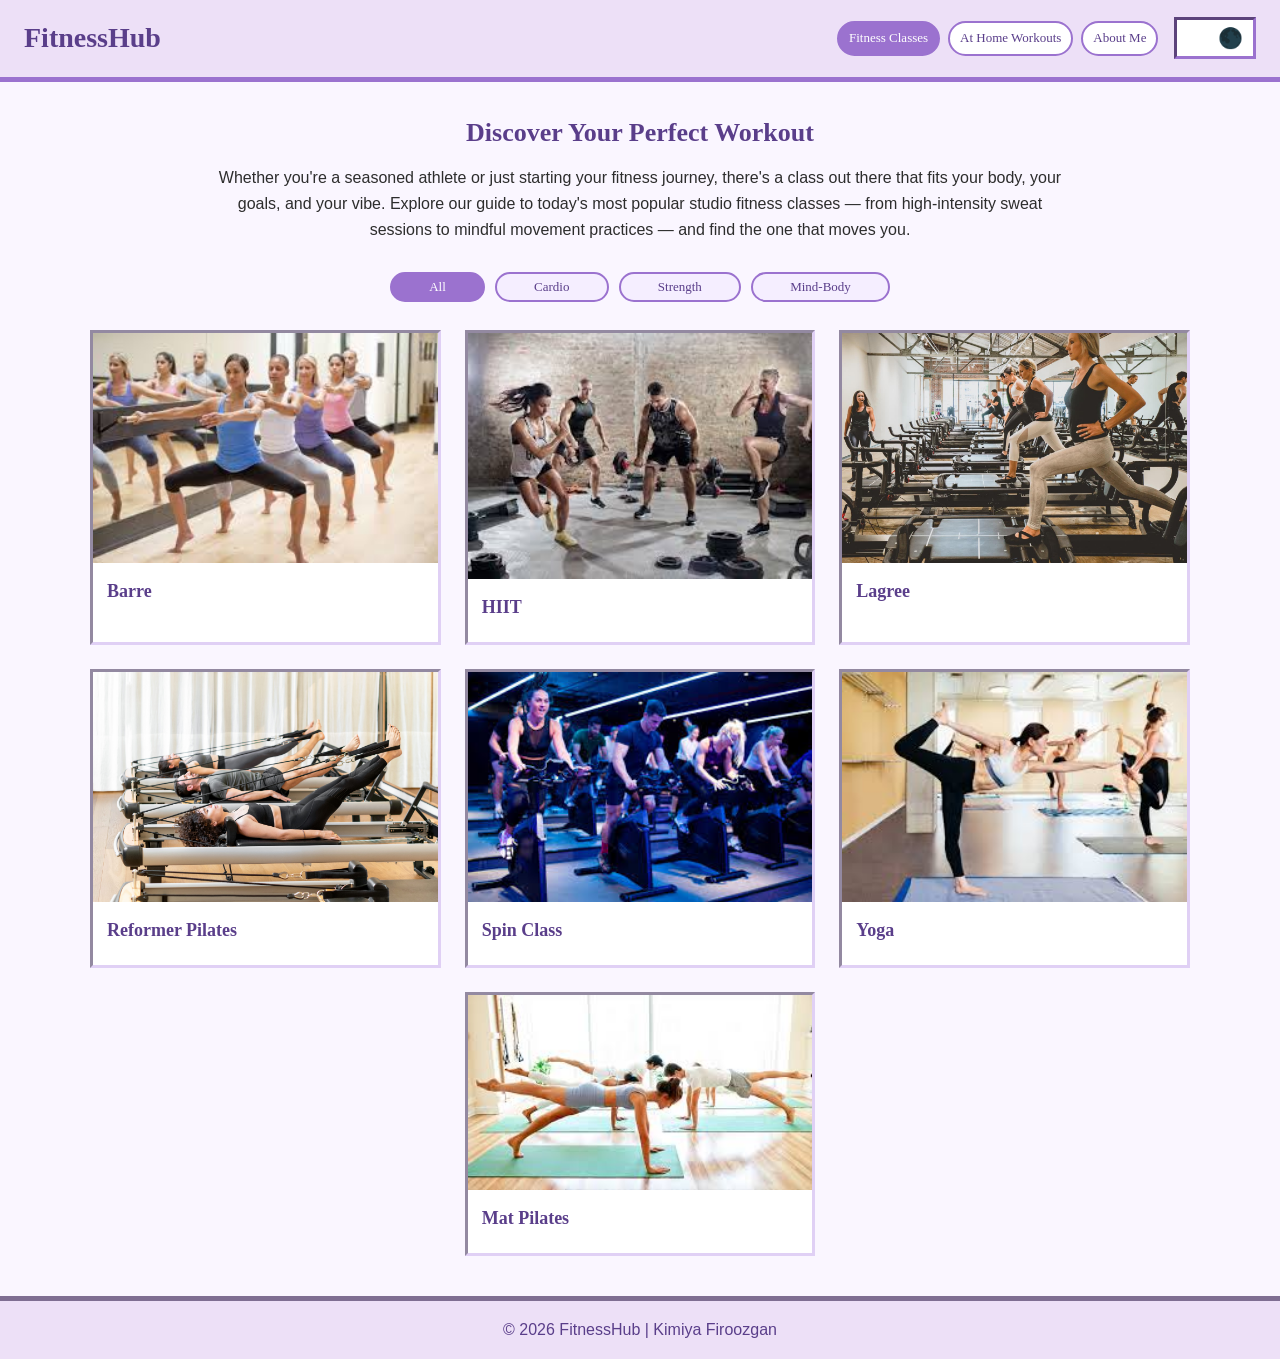
==== index.html @ ea1452eb "Add files via upload" ====
<!DOCTYPE html>
<html lang="en">
<head>
    <meta charset="UTF-8">
    <meta name="viewport" content="width=device-width, initial-scale=1.0">
    <title>Fitness Classes | FitnessHub</title>
    <link rel="stylesheet" href="css/html5reset.css">
    <link rel="stylesheet" href="css/styles.css">
</head>
<body>
<div class="skip"><a href="#main">Skip to Main Content</a></div>

<header>
    <h1>FitnessHub</h1>
    <nav>
        <ul>
            <li><a href="index.html" class="active">Fitness Classes</a></li>
            <li><a href="at-home-workouts.html">At Home Workouts</a></li>
            <li><a href="aboutme.html">About Me</a></li>
        </ul>
    </nav>
    <button id="theme-toggle" aria-label="Toggle light and dark mode" type="button">
        <span class="icon sun">&#127774;</span>
        <span class="icon moon">&#127761;</span>
    </button>
</header>

<main id="main">

<section class="intro">
  <h2>Discover Your Perfect Workout</h2>
  <p>Whether you're a seasoned athlete or just starting your fitness journey, there's a class out there that fits your body, your goals, and your vibe. Explore our guide to today's most popular studio fitness classes — from high-intensity sweat sessions to mindful movement practices — and find the one that moves you.</p>
</section>

<section class="filter-section">
  <div class="filter-controls">
    <button class="filter-btn active" data-filter="all">All</button>
    <button class="filter-btn" data-filter="cardio">Cardio</button>
    <button class="filter-btn" data-filter="strength">Strength</button>
    <button class="filter-btn" data-filter="mind-body">Mind-Body</button>
  </div>
</section>

<section class="classes-section">

  <article class="class-card" data-category="strength">
    <figure>
      <img src="images/barre.jpg" alt="People doing barre" width="400" height="300">
    </figure>
    <div class="class-info">
      <h3>Barre</h3>
      <p>A ballet-inspired workout that blends small, isometric movements with elements of Pilates, yoga, and strength training. Don't let the graceful name fool you — your muscles will be shaking in minutes.</p>
      <ul class="class-details">
        <li><span>Intensity:</span> Low to Moderate</li>
        <li><span>Duration:</span> 45–60 minutes</li>
        <li><span>What to Bring:</span> Grip socks (required at most studios), water bottle</li>
        <li><span>Best For:</span> Toning, improving posture, building core strength, low-impact conditioning</li>
        <li><span>Workout Type:</span> Strength</li>
      </ul>
    </div>
  </article>

  <article class="class-card" data-category="cardio">
    <figure>
      <img src="images/HIIT.jpg" alt="People doing HIIT" width="400" height="300">
    </figure>
    <div class="class-info">
      <h3>HIIT</h3>
      <p>Short bursts of all-out effort followed by brief rest periods — HIIT is designed to push your limits and maximize calorie burn in minimal time. Every class is different, but expect to sweat.</p>
      <ul class="class-details">
        <li><span>Intensity:</span> High</li>
        <li><span>Duration:</span> 30–45 minutes</li>
        <li><span>What to Bring:</span> Sneakers, towel, water bottle</li>
        <li><span>Best For:</span> Weight loss, cardiovascular fitness, building endurance</li>
        <li><span>Workout Type:</span> Cardio</li>
      </ul>
    </div>
  </article>

  <article class="class-card" data-category="strength">
    <figure>
      <img src="images/Lagree.jpg" alt="People doing Lagree" width="400" height="300">
    </figure>
    <div class="class-info">
      <h3>Lagree</h3>
      <p>Lagree is often mistaken for Pilates, but it's a beast of its own. Performed on a machine called the Megaformer, Lagree uses slow, controlled movements under constant tension to simultaneously build strength, endurance, and flexibility — all while keeping your heart rate elevated.</p>
      <ul class="class-details">
        <li><span>Intensity:</span> Moderate to High</li>
        <li><span>Duration:</span> 45–50 minutes</li>
        <li><span>What to Bring:</span> Grip socks (required), water bottle</li>
        <li><span>Best For:</span> Full-body toning, core strength, low-impact but high-results training</li>
        <li><span>Workout Type:</span> Strength</li>
      </ul>
    </div>
  </article>

  <article class="class-card" data-category="mind-body">
    <figure>
      <img src="images/reformer pilates.jpg" alt="People doing reformer Pilates" width="400" height="300">
    </figure>
    <div class="class-info">
      <h3>Reformer Pilates</h3>
      <p>Performed on a spring-resistance machine called the Reformer, this class focuses on controlled, precise movements that target deep stabilizing muscles. It's low-impact but surprisingly challenging, and leaves you feeling longer and stronger.</p>
      <ul class="class-details">
        <li><span>Intensity:</span> Low to Moderate</li>
        <li><span>Duration:</span> 50–60 minutes</li>
        <li><span>What to Bring:</span> Grip socks (required at most studios), comfortable fitted clothing</li>
        <li><span>Best For:</span> Rehabilitation, core strength, flexibility, body awareness</li>
        <li><span>Workout Type:</span> Mind-Body</li>
      </ul>
    </div>
  </article>

  <article class="class-card" data-category="cardio">
    <figure>
      <img src="images/Spin clas.jpg" alt="People doing spin class" width="400" height="300">
    </figure>
    <div class="class-info">
      <h3>Spin Class</h3>
      <p>A high-energy indoor cycling class set to pumping music, with an instructor guiding you through climbs, sprints, and intervals. It's a serious cardio workout that's easy on the joints — and incredibly addictive.</p>
      <ul class="class-details">
        <li><span>Intensity:</span> Moderate to High</li>
        <li><span>Duration:</span> 45–60 minutes</li>
        <li><span>What to Bring:</span> Cycling shoes (or ask about rentals), padded shorts optional, towel, water bottle</li>
        <li><span>Best For:</span> Cardiovascular endurance, leg strength, stress relief, calorie burn</li>
        <li><span>Workout Type:</span> Cardio</li>
      </ul>
    </div>
  </article>

  <article class="class-card" data-category="mind-body">
    <figure>
      <img src="images/yoga.jpg" alt="People doing yoga" width="400" height="300">
    </figure>
    <div class="class-info">
      <h3>Yoga</h3>
      <p>A mind-body practice rooted in breathwork, flexibility, and intentional movement. Classes vary widely — from a traditional flow to a heated session (practiced in a room warmed to 95–105°F) to a Yoga-Pilates fusion that blends flowing yoga sequences with mat Pilates core work for a more strength-focused practice.</p>
      <ul class="class-details">
        <li><span>Intensity:</span> Low to Moderate (varies by style)</li>
        <li><span>Duration:</span> 60–75 minutes</li>
        <li><span>What to Bring:</span> Yoga mat, towel (especially for heated), water bottle</li>
        <li><span>Best For:</span> Stress relief, flexibility, mindfulness, active recovery</li>
        <li><span>Workout Type:</span> Mind-Body</li>
      </ul>
    </div>
  </article>

  <article class="class-card" data-category="mind-body">
    <figure>
      <img src="images/mat pilates.jpg" alt="People doing mat Pilates" width="400" height="300">
    </figure>
    <div class="class-info">
      <h3>Mat Pilates</h3>
      <p>No machine needed — just your mat and your core. Mat Pilates focuses on controlled movements that strengthen the deep muscles of your abdomen, back, and hips. It's accessible, equipment-free, and deceptively hard.</p>
      <ul class="class-details">
        <li><span>Intensity:</span> Low to Moderate</li>
        <li><span>Duration:</span> 45–60 minutes</li>
        <li><span>What to Bring:</span> Yoga mat, comfortable fitted clothing, water bottle</li>
        <li><span>Best For:</span> Core strength, posture, flexibility, injury prevention</li>
        <li><span>Workout Type:</span> Mind-Body</li>
      </ul>
    </div>
  </article>

</section>

</main>

<footer>
    <p>&copy; 2026 FitnessHub | Kimiya Firoozgan </p>
</footer>

<div id="class-modal" class="modal">
  <div class="modal-content">
    <span class="close">&times;</span>
    <h2 id="modal-title">Class Details</h2>
    <p id="modal-description"></p>
    <ul id="modal-details"></ul>
  </div>
</div>

<script src="js/main.js"></script>

</body>
</html>

<!-- claude 4.6 was used to generate some of the workout related content"
---- css/styles.css ----
body {
  font-family: Arial, Helvetica, sans-serif;
  background-color: #faf6ff;
  color: #2d2d2d;
  line-height: 1.6;
  display: grid;
  grid-template-rows: auto auto 1fr auto;
  min-height: 100vh;
}

.skip a {
  position: absolute;
  top: -80px;
  left: 10px;
  background-color: #c9aee6;
  color: #ffffff;
  padding: 8px 10px;
  border: 2px solid #2d2d2d;
  text-decoration: none;
  z-index: 1000;
}

.skip a:focus {
  top: 10px;
}

*:focus {
  outline: 3px dashed #9b72cf;
  outline-offset: 2px;
}


header {
  background-color: #ede0f7;
  border-bottom: 5px inset #9b72cf;
  padding: 12px 16px;
  display: grid;
  grid-template-columns: 1fr auto;
  grid-template-rows: auto auto;
  align-items: center;
  gap: 12px;
}

header h1 {
  grid-column: 1;
  grid-row: 1;
}

#theme-toggle {
  grid-column: 2;
  grid-row: 1;
}

nav {
  grid-column: 1 / -1;
  grid-row: 2;
}

#theme-toggle {
  padding: 6px 10px;
  border: 3px inset #9b72cf;
  background-color: #ffffff;
  color: #5a3e8a;
  font-size: 20px;
  cursor: pointer;
}

#theme-toggle:hover,
#theme-toggle:focus {
  background-color: #f5eeff;
  outline: none;
  box-shadow: 0 0 0 2px #9b72cf;
}

#theme-toggle .sun,
#theme-toggle .moon {
  display: inline;
}

#theme-toggle .sun {
  opacity: 0;
}

#theme-toggle .moon {
  opacity: 1;
}

h1 {
  color: #5a3e8a;
  font-size: 22px;
  font-family: cursive;
  margin: 0;
}

nav ul {
  list-style: none;
  display: grid;
  grid-template-columns: repeat(3, 1fr);
  gap: 8px;
  margin: 0;
  padding: 0;
}

nav a {
  display: block;
  text-align: center;
  padding: 4px 6px;
  border: 2px solid #9b72cf;
  border-radius: 20px;
  background-color: #ffffff;
  color: #5a3e8a;
  text-decoration: none;
  font-family: cursive;
  font-size: 11px;
  white-space: nowrap;
}

nav a:hover,
nav a:focus {
  background-color: #9b72cf;
  color: #ffffff;
  text-decoration: underline;
}

nav a.active {
  background-color: #9b72cf;
  color: #ffffff;
  border: 2px solid #9b72cf;
  border-radius: 20px;
}


.intro {
  max-width: 860px;
  margin: 30px auto;
  padding: 0 12px;
  text-align: center;
}

.intro h2 {
  font-size: 26px;
  color: #5a3e8a;
  font-family: cursive;
  margin-bottom: 12px;
}

.filter-section {
  text-align: center;
  margin-bottom: 28px;
}

.filter-controls {
  display: grid;
  grid-template-columns: repeat(2, auto);
  gap: 10px;
  max-width: 500px;
  margin: 0 auto;
}

.filter-btn {
  padding: 5px 16px;
  border: 2px solid #9b72cf;
  border-radius: 20px;
  background-color: #f5eeff;
  color: #5a3e8a;
  font-family: cursive;
  font-size: 13px;
  cursor: pointer;
}

.filter-btn:hover,
.filter-btn:focus {
  background-color: #9b72cf;
  color: #ffffff;
  border-radius: 20px;
  text-decoration: underline;
}

.filter-btn.active {
  background-color: #9b72cf;
  color: #ffffff;
  border-radius: 20px;
}

.classes-section {
  display: grid;
  grid-template-columns: 1fr;
  gap: 24px;
  max-width: 1100px;
  margin: 0 auto 40px auto;
  padding: 0 20px;
}

.class-card:last-child {
  grid-column: auto;
}

.class-card {
  background-color: #ffffff;
  border: 3px inset #e0d0f5;
  cursor: pointer;
}

.class-card:hover {
  border: 3px inset #9b72cf;
  background-color: #f5eeff;
}

.class-card figure {
  margin: 0;
}

.class-card img {
  width: 100%;
  height: auto;
  display: block;
}

.class-info {
  padding: 14px;
}

.class-info h3 {
  color: #5a3e8a;
  font-family: cursive;
  font-size: 18px;
  margin-bottom: 6px;
}

.class-info p,
.class-details {
  display: none;
}

.modal {
  display: none;
  position: fixed;
  z-index: 1;
  left: 0;
  top: 0;
  width: 100%;
  height: 100%;
  overflow: auto;
  background-color: rgb(0, 0, 0);
  background-color: rgba(0, 0, 0, 0.4);
}

.modal-content {
  background-color: #ffffff;
  margin: 15% auto;
  padding: 28px;
  border: 3px inset #c9aee6;
  width: 80%;
  max-width: 580px;
}

.modal-content h2 {
  color: #5a3e8a;
  font-family: cursive;
  margin-bottom: 12px;
  font-size: 22px;
}

.modal-content p {
  margin-bottom: 16px;
  line-height: 1.6;
}

.modal-content ul {
  padding-left: 20px;
  margin-bottom: 12px;
}

.modal-content li {
  margin-bottom: 6px;
}

.modal-content li span {
  font-weight: bold;
}

.close {
  color: #9b72cf;
  float: right;
  font-size: 24px;
  font-weight: bold;
}

.close:hover,
.close:focus {
  color: #5a3e8a;
  text-decoration: none;
  cursor: pointer;
}


footer {
  background-color: #ede0f7;
  border-top: 5px inset #c9aee6;
  color: #5a3e8a;
  text-align: center;
  padding: 16px;
}

.about-section {
  max-width: 680px;
  margin: 40px auto;
  padding: 0 20px;
  text-align: center;
}

.about-box figure {
  margin: 0 auto 16px auto;
}

.about-box img {
  width: 90%;
  height: auto;
  display: block;
  margin: 0 auto;
  border: 4px inset #9b72cf;
}

.about-box h2 {
  font-family: cursive;
  color: #5a3e8a;
  font-size: 28px;
  margin-bottom: 16px;
}

.about-text {
  background-color: #f5f5f5;
  border: 3px inset #9b72cf;
  padding: 24px;
  text-align: left;
}

.about-text p {
  margin-bottom: 12px;
  line-height: 1.7;
}

.about-text p:last-child {
  margin-bottom: 0;
}

.dark-mode {
  background-color: #1a1a2e;
  color: #f0e6ff;
}

.dark-mode header {
  background-color: #2d1b4e;
  border-bottom: 5px inset #9b72cf;
}

.dark-mode h1,
.dark-mode h2,
.dark-mode h3,
.dark-mode a {
  color: #e0c8ff;
}

.dark-mode nav a {
  background-color: #1a1a2e;
  color: #e0c8ff;
  border: 2px solid #e0c8ff;
  border-radius: 20px;
}

.dark-mode nav a:hover,
.dark-mode nav a:focus,
.dark-mode nav a.active {
  background-color: #9b72cf;
  color: #ffffff;
  border: 2px solid #9b72cf;
  border-radius: 20px;
}

.dark-mode .class-card {
  background-color: #2d2d2d;
  border: 3px inset #9b72cf;
  color: #f0e6ff;
}

.dark-mode .class-card:hover {
  background-color: #3d2d5e;
}

.dark-mode .modal-content {
  background-color: #2d2d2d;
  border: 3px inset #9b72cf;
  color: #f0e6ff;
}

.dark-mode .about-text {
  background-color: #2d2d2d;
  border: 3px inset #9b72cf;
  color: #f0e6ff;
}

.dark-mode .filter-btn {
  background-color: #2d1b4e;
  color: #e0c8ff;
  border: 2px solid #9b72cf;
}

.dark-mode .filter-btn:hover,
.dark-mode .filter-btn:focus,
.dark-mode .filter-btn.active {
  background-color: #9b72cf;
  color: #ffffff;
}

.dark-mode footer {
  background-color: #2d1b4e;
  border-top: 5px inset #9b72cf;
  color: #e0c8ff;
}

.dark-mode #theme-toggle {
  background-color: #1a1a2e;
  color: #e0c8ff;
  border: 3px inset #e0c8ff;
}

.dark-mode #theme-toggle .sun {
  opacity: 1;
}

.dark-mode #theme-toggle .moon {
  opacity: 0;
}

/* ── Tablet: 768px and up ───────────────────────────────── */
@media screen and (min-width: 768px) {
  header {
    padding: 16px 24px;
    grid-template-columns: 1fr auto auto;
    grid-template-rows: auto;
    gap: 16px;
  }

  header h1 {
    grid-column: auto;
    grid-row: auto;
  }

  #theme-toggle {
    grid-column: auto;
    grid-row: auto;
  }

  nav {
    grid-column: auto;
    grid-row: auto;
  }

  nav ul {
    grid-template-columns: repeat(3, auto);
  }

  nav a {
    font-size: 13px;
    padding: 5px 10px;
  }

  h1 {
    font-size: 28px;
  }

  .filter-controls {
    grid-template-columns: repeat(4, auto);
  }

  .classes-section {
    grid-template-columns: repeat(2, 1fr);
  }

  .about-box img {
    width: 70%;
  }

  .intro {
    padding: 0 20px;
  }

  iframe {
    width: 100%;
    height: 315px;
  }
}

/* ── Desktop: 1025px and up ─────────────────────────────── */
@media screen and (min-width: 1025px) {
  .classes-section {
    grid-template-columns: repeat(3, 1fr);
  }

  .class-card:last-child {
    grid-column: 2 / 3;
  }

  iframe {
    width: 560px;
    height: 315px;
  }
}
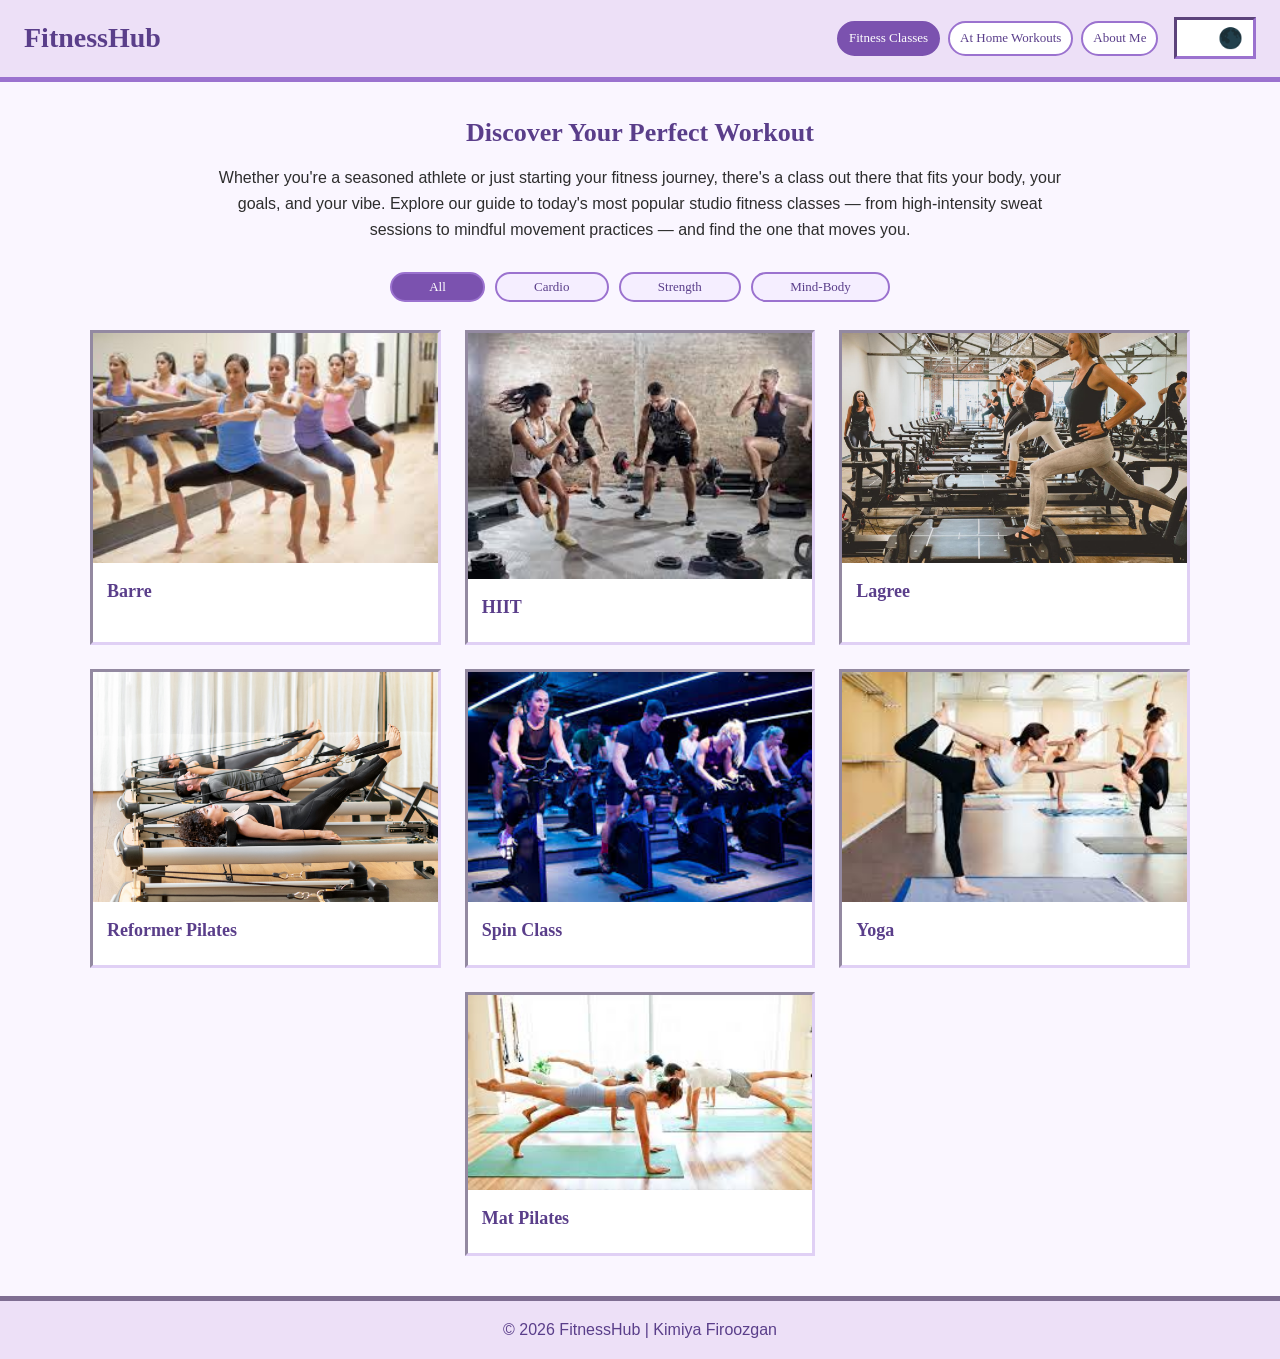
==== commit 4d4edb88: "comment about claude 4.6" ====
--- a/index.html
+++ b/index.html
@@ -184,4 +184,4 @@
 </body>
 </html>
 
-<!-- claude 4.6 was used to generate some of the workout related content"
+<!-- claude 4.6 was used to generate some of the workout related content"--!>
--- a/css/styles.css
+++ b/css/styles.css
@@ -1,4 +1,3 @@
-
 body {
   font-family: Arial, Helvetica, sans-serif;
   background-color: #faf6ff;
@@ -13,7 +12,7 @@
   position: absolute;
   top: -80px;
   left: 10px;
-  background-color: #c9aee6;
+  background-color: #5a3e8a;
   color: #ffffff;
   padding: 8px 10px;
   border: 2px solid #2d2d2d;
@@ -118,15 +117,15 @@
 
 nav a:hover,
 nav a:focus {
-  background-color: #9b72cf;
+  background-color: #7b52af;
   color: #ffffff;
   text-decoration: underline;
 }
 
 nav a.active {
-  background-color: #9b72cf;
-  color: #ffffff;
-  border: 2px solid #9b72cf;
+  background-color: #7b52af;
+  color: #ffffff;
+  border: 2px solid #7b52af;
   border-radius: 20px;
 }
 
@@ -171,14 +170,14 @@
 
 .filter-btn:hover,
 .filter-btn:focus {
-  background-color: #9b72cf;
+  background-color: #7b52af;
   color: #ffffff;
   border-radius: 20px;
   text-decoration: underline;
 }
 
 .filter-btn.active {
-  background-color: #9b72cf;
+  background-color: #7b52af;
   color: #ffffff;
   border-radius: 20px;
 }
@@ -355,6 +354,11 @@
   border-bottom: 5px inset #9b72cf;
 }
 
+.dark-mode .skip a {
+  background-color: #5a3e8a;
+  color: #ffffff;
+}
+
 .dark-mode h1,
 .dark-mode h2,
 .dark-mode h3,
@@ -372,9 +376,9 @@
 .dark-mode nav a:hover,
 .dark-mode nav a:focus,
 .dark-mode nav a.active {
-  background-color: #9b72cf;
-  color: #ffffff;
-  border: 2px solid #9b72cf;
+  background-color: #7b52af;
+  color: #ffffff;
+  border: 2px solid #7b52af;
   border-radius: 20px;
 }
 
@@ -409,7 +413,7 @@
 .dark-mode .filter-btn:hover,
 .dark-mode .filter-btn:focus,
 .dark-mode .filter-btn.active {
-  background-color: #9b72cf;
+  background-color: #7b52af;
   color: #ffffff;
 }
 
@@ -433,7 +437,6 @@
   opacity: 0;
 }
 
-/* ── Tablet: 768px and up ───────────────────────────────── */
 @media screen and (min-width: 768px) {
   header {
     padding: 16px 24px;
@@ -492,7 +495,6 @@
   }
 }
 
-/* ── Desktop: 1025px and up ─────────────────────────────── */
 @media screen and (min-width: 1025px) {
   .classes-section {
     grid-template-columns: repeat(3, 1fr);
@@ -507,4 +509,3 @@
     height: 315px;
   }
 }
-
